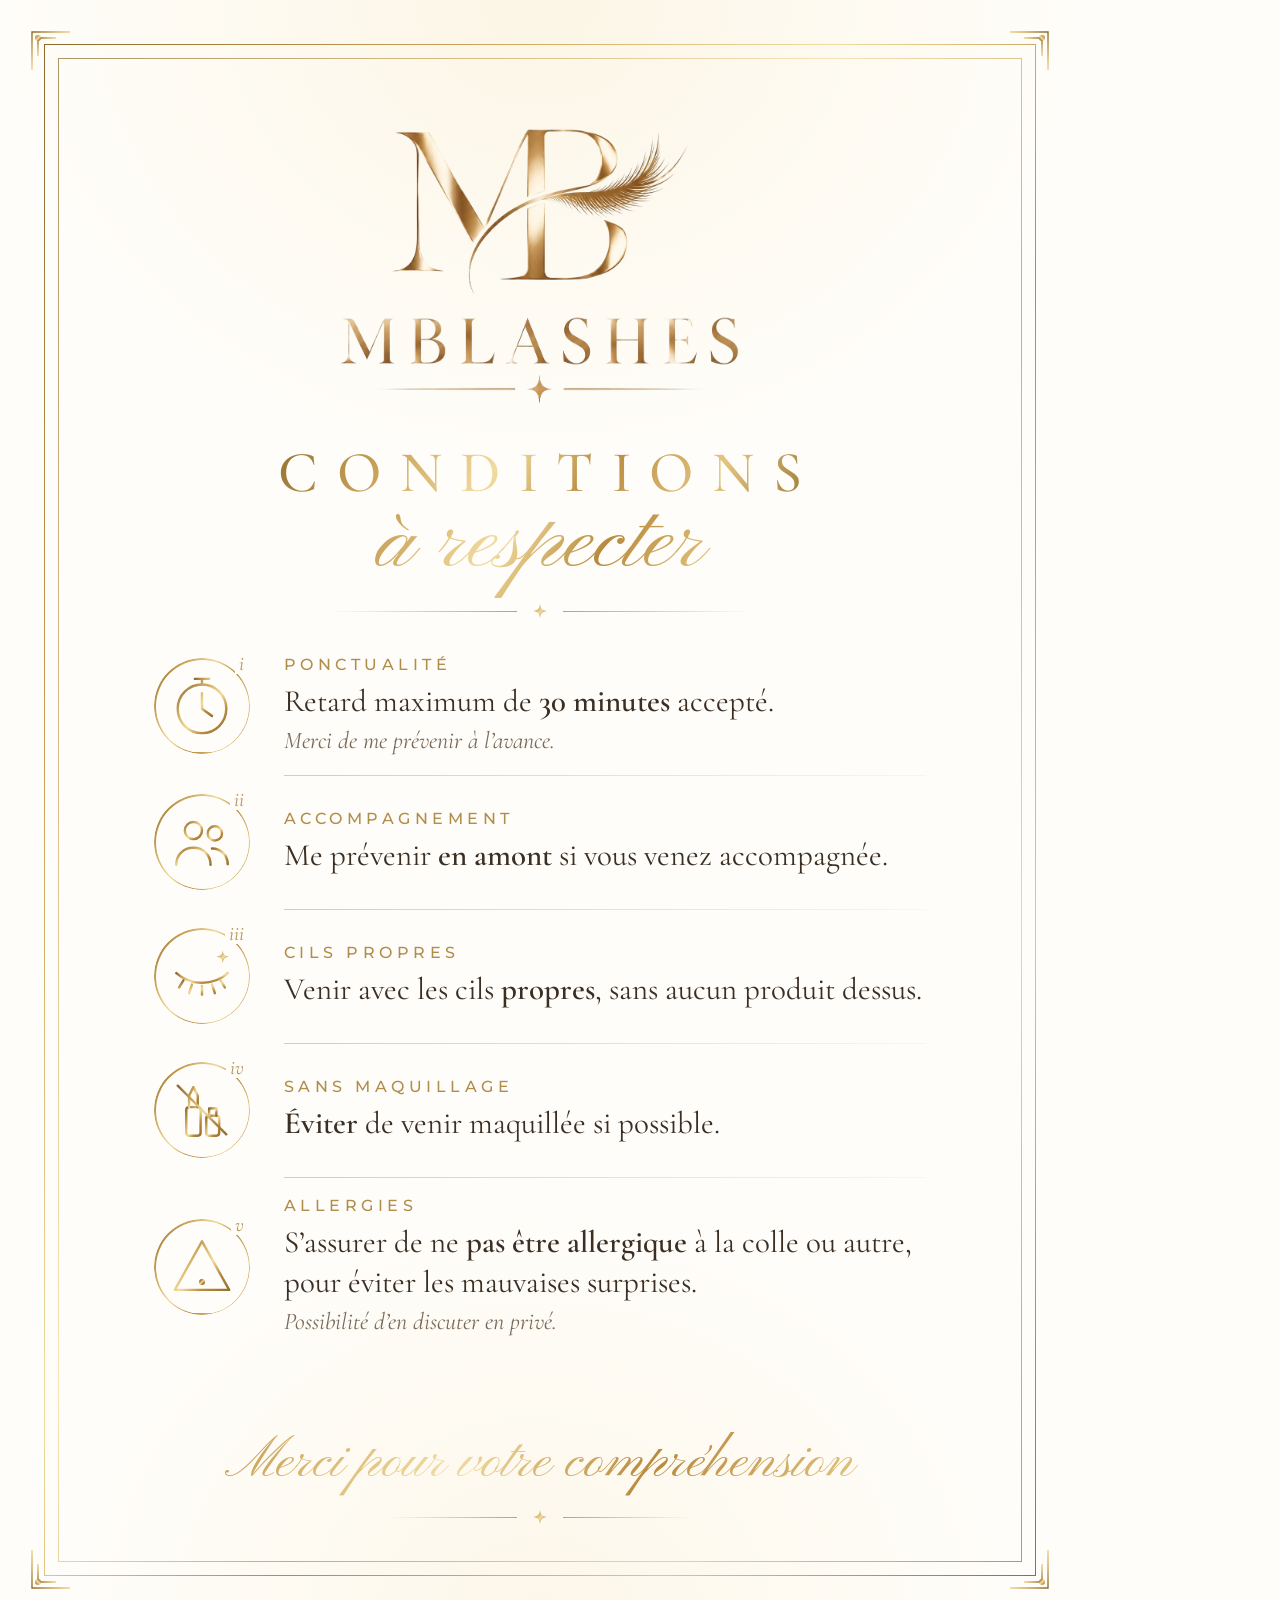
==== affiche/conditions.html @ 1c386620 "Ajoute l'affiche Conditions à respecter (DA blanc et or) Co-Authored-By: Claude Opus 5.5 <noreply@an" ====
<!doctype html>
<html lang="fr">
<head>
<meta charset="utf-8">
<title>MBLashes Conditions</title>
<link href="https://fonts.googleapis.com/css2?family=Cormorant+Garamond:ital,wght@0,400;0,500;0,600;1,400&family=Pinyon+Script&family=Montserrat:wght@300;400;500&display=swap" rel="stylesheet">
<style>
  :root{
    --gold: linear-gradient(120deg,#8c6a2c 0%,#c9a157 22%,#f1dca0 42%,#b88a3e 60%,#e3c681 80%,#94702f 100%);
    --gold-solid:#b08d4a;
    --ink:#3b2f24;
    --muted:#7a6a58;
    --paper:#fffdf9;
  }
  *{box-sizing:border-box;margin:0;padding:0}
  html,body{width:1080px;height:1620px;background:var(--paper)}
  body{font-family:'Cormorant Garamond',serif;color:var(--ink);overflow:hidden}
  .poster{position:relative;width:1080px;height:1620px;
    background:
      radial-gradient(ellipse 70% 40% at 50% 0%, rgba(241,220,160,.22), transparent 70%),
      radial-gradient(ellipse 60% 35% at 50% 100%, rgba(241,220,160,.18), transparent 70%),
      var(--paper);}
  /* frames */
  .frame{position:absolute;inset:44px;border:1.5px solid transparent;
    border-image:var(--gold) 1;}
  .frame.inner{inset:58px;border-width:.75px;opacity:.7}
  .corner{position:absolute;width:64px;height:64px}
  .corner svg{width:100%;height:100%}
  .c1{top:30px;left:30px}.c2{top:30px;right:30px;transform:scaleX(-1)}
  .c3{bottom:30px;left:30px;transform:scaleY(-1)}.c4{bottom:30px;right:30px;transform:scale(-1)}

  .content{position:absolute;inset:58px;padding:70px 96px 0;display:flex;flex-direction:column;align-items:center}
  .logo{width:300px;display:block}
  .wordmark{width:400px;margin-top:22px}

  .title{margin-top:40px;text-align:center;line-height:1}
  .title .caps{font-family:'Cormorant Garamond';font-weight:500;font-size:58px;letter-spacing:.32em;padding-left:.32em;
    background:var(--gold);-webkit-background-clip:text;background-clip:text;color:transparent}
  .title .script{font-family:'Pinyon Script';font-size:92px;margin-top:-4px;
    background:var(--gold);-webkit-background-clip:text;background-clip:text;color:transparent;padding:0 20px 14px}

  .rule{display:flex;align-items:center;gap:16px;width:420px;margin:0 0 18px}
  .rule::before,.rule::after{content:"";flex:1;height:1px;background:linear-gradient(90deg,transparent,#c9a157)}
  .rule::after{background:linear-gradient(90deg,#c9a157,transparent)}
  .star{width:14px;height:14px}

  ol{list-style:none;width:100%}
  li{display:grid;grid-template-columns:96px 1fr;align-items:center;gap:34px;padding:19px 0;position:relative}
  li + li::before{content:"";position:absolute;top:0;left:130px;right:0;height:1px;
    background:linear-gradient(90deg,rgba(201,161,87,.55),rgba(201,161,87,.08))}
  .icon{width:96px;height:96px;border-radius:50%;position:relative;display:grid;place-items:center}
  .icon::before{content:"";position:absolute;inset:0;border-radius:50%;padding:1.5px;background:var(--gold);
    -webkit-mask:linear-gradient(#000 0 0) content-box,linear-gradient(#000 0 0);-webkit-mask-composite:xor;mask-composite:exclude}
  .icon svg{width:60px;height:60px}
  .num{position:absolute;top:-4px;right:2px;line-height:1;background:var(--paper);font-family:'Cormorant Garamond';font-style:italic;
    font-size:20px;color:var(--gold-solid);padding:0 4px}
  .txt h3{font-family:'Montserrat';font-weight:500;font-size:16px;letter-spacing:.28em;text-transform:uppercase;color:var(--gold-solid);margin-bottom:8px}
  .txt p{font-size:31px;line-height:1.28;color:var(--ink)}
  .txt p b{font-weight:600}
  .txt small{display:block;font-style:italic;font-size:24px;color:var(--muted);margin-top:4px}

  .footer{position:absolute;left:0;right:0;bottom:96px;text-align:center}
  .footer .script{font-family:'Pinyon Script';font-size:56px;
    background:var(--gold);-webkit-background-clip:text;background-clip:text;color:transparent;padding:0 10px 8px}
  .footer .rule{margin:4px auto 0;width:300px}
</style>
</head>
<body>
<svg width="0" height="0" style="position:absolute">
  <defs>
    <linearGradient id="g" x1="0" y1="0" x2="1" y2="1">
      <stop offset="0" stop-color="#8c6a2c"/><stop offset=".35" stop-color="#d9b46a"/>
      <stop offset=".55" stop-color="#f1dca0"/><stop offset=".75" stop-color="#b88a3e"/><stop offset="1" stop-color="#94702f"/>
    </linearGradient>
    <symbol id="spark" viewBox="0 0 24 24"><path d="M12 0C12.8 8 16 11.2 24 12C16 12.8 12.8 16 12 24C11.2 16 8 12.8 0 12C8 11.2 11.2 8 12 0Z" fill="url(#g)"/></symbol>
  </defs>
</svg>

<div class="poster">
  <div class="frame"></div><div class="frame inner"></div>
  <!-- corner ornaments -->
  <template id="corner"><svg viewBox="0 0 64 64" fill="none" stroke="url(#g)" stroke-width="1.4"><path d="M2 40V2h38"/><path d="M8 26V8h18"/><circle cx="8" cy="8" r="3" fill="url(#g)" stroke="none"/></svg></template>
  <div class="corner c1"></div><div class="corner c2"></div><div class="corner c3"></div><div class="corner c4"></div>

  <div class="content">
    <img class="logo" src="logo-mb.png" alt="MB">
    <img class="wordmark" src="logo-text.png" alt="MBLashes">

    <div class="title">
      <div class="caps">CONDITIONS</div>
      <div class="script">à respecter</div>
    </div>
    <div class="rule"><svg class="star"><use href="#spark"/></svg></div>

    <ol>
      <li>
        <div class="icon"><span class="num">i</span>
          <svg viewBox="3 3 42 42" fill="none" stroke="url(#g)" stroke-width="1.7" stroke-linecap="round"><circle cx="24" cy="26" r="17"/><path d="M24 15v11l7 5M19 5h10M24 5v4"/></svg></div>
        <div class="txt"><h3>Ponctualité</h3><p>Retard maximum de <b>30 minutes</b> accepté.<small>Merci de me prévenir à l’avance.</small></p></div>
      </li>
      <li>
        <div class="icon"><span class="num">ii</span>
          <svg viewBox="3 3 42 42" fill="none" stroke="url(#g)" stroke-width="1.7" stroke-linecap="round"><circle cx="18" cy="16" r="6"/><path d="M6 40c0-7 5-12 12-12s12 5 12 12"/><circle cx="33" cy="18" r="5"/><path d="M31 28.5c6 0 11 4.5 11 11"/></svg></div>
        <div class="txt"><h3>Accompagnement</h3><p>Me prévenir <b>en amont</b> si vous venez accompagnée.</p></div>
      </li>
      <li>
        <div class="icon"><span class="num">iii</span>
          <svg viewBox="3 3 42 42" fill="none" stroke="url(#g)" stroke-width="1.7" stroke-linecap="round"><path d="M6 22c10 9 26 9 36 0"/><path d="M11 27l-3 5M17 30l-2 6M24 31v6M31 30l2 6M37 27l3 5"/><use href="#spark" x="34" y="6" width="9" height="9" stroke="none"/></svg></div>
        <div class="txt"><h3>Cils propres</h3><p>Venir avec les cils <b>propres</b>, sans aucun produit dessus.</p></div>
      </li>
      <li>
        <div class="icon"><span class="num">iv</span>
          <svg viewBox="3 3 42 42" fill="none" stroke="url(#g)" stroke-width="1.7" stroke-linecap="round" stroke-linejoin="round"><rect x="13" y="22" width="10" height="20" rx="2"/><path d="M15 22v-8l3-6 3 6v8"/><rect x="27" y="28" width="9" height="14" rx="2"/><path d="M29 28v-5h5v5"/><path d="M7 7l34 34"/></svg></div>
        <div class="txt"><h3>Sans maquillage</h3><p><b>Éviter</b> de venir maquillée si possible.</p></div>
      </li>
      <li>
        <div class="icon"><span class="num">v</span>
          <svg viewBox="3 3 42 42" fill="none" stroke="url(#g)" stroke-width="1.7" stroke-linecap="round" stroke-linejoin="round"><path d="M24 6l19 34H5z"/><path d="M24 19v10"/><circle cx="24" cy="34.5" r="1.2" fill="url(#g)"/></svg></div>
        <div class="txt"><h3>Allergies</h3><p>S’assurer de ne <b>pas être allergique</b> à la colle ou autre, pour éviter les mauvaises surprises.<small>Possibilité d’en discuter en privé.</small></p></div>
      </li>
    </ol>
  </div>

  <div class="footer">
    <div class="script">Merci pour votre compréhension</div>
    <div class="rule"><svg class="star"><use href="#spark"/></svg></div>
  </div>
</div>
<script>
  const t=document.getElementById('corner');
  document.querySelectorAll('.corner').forEach(c=>c.appendChild(t.content.cloneNode(true)));
</script>
</body>
</html>
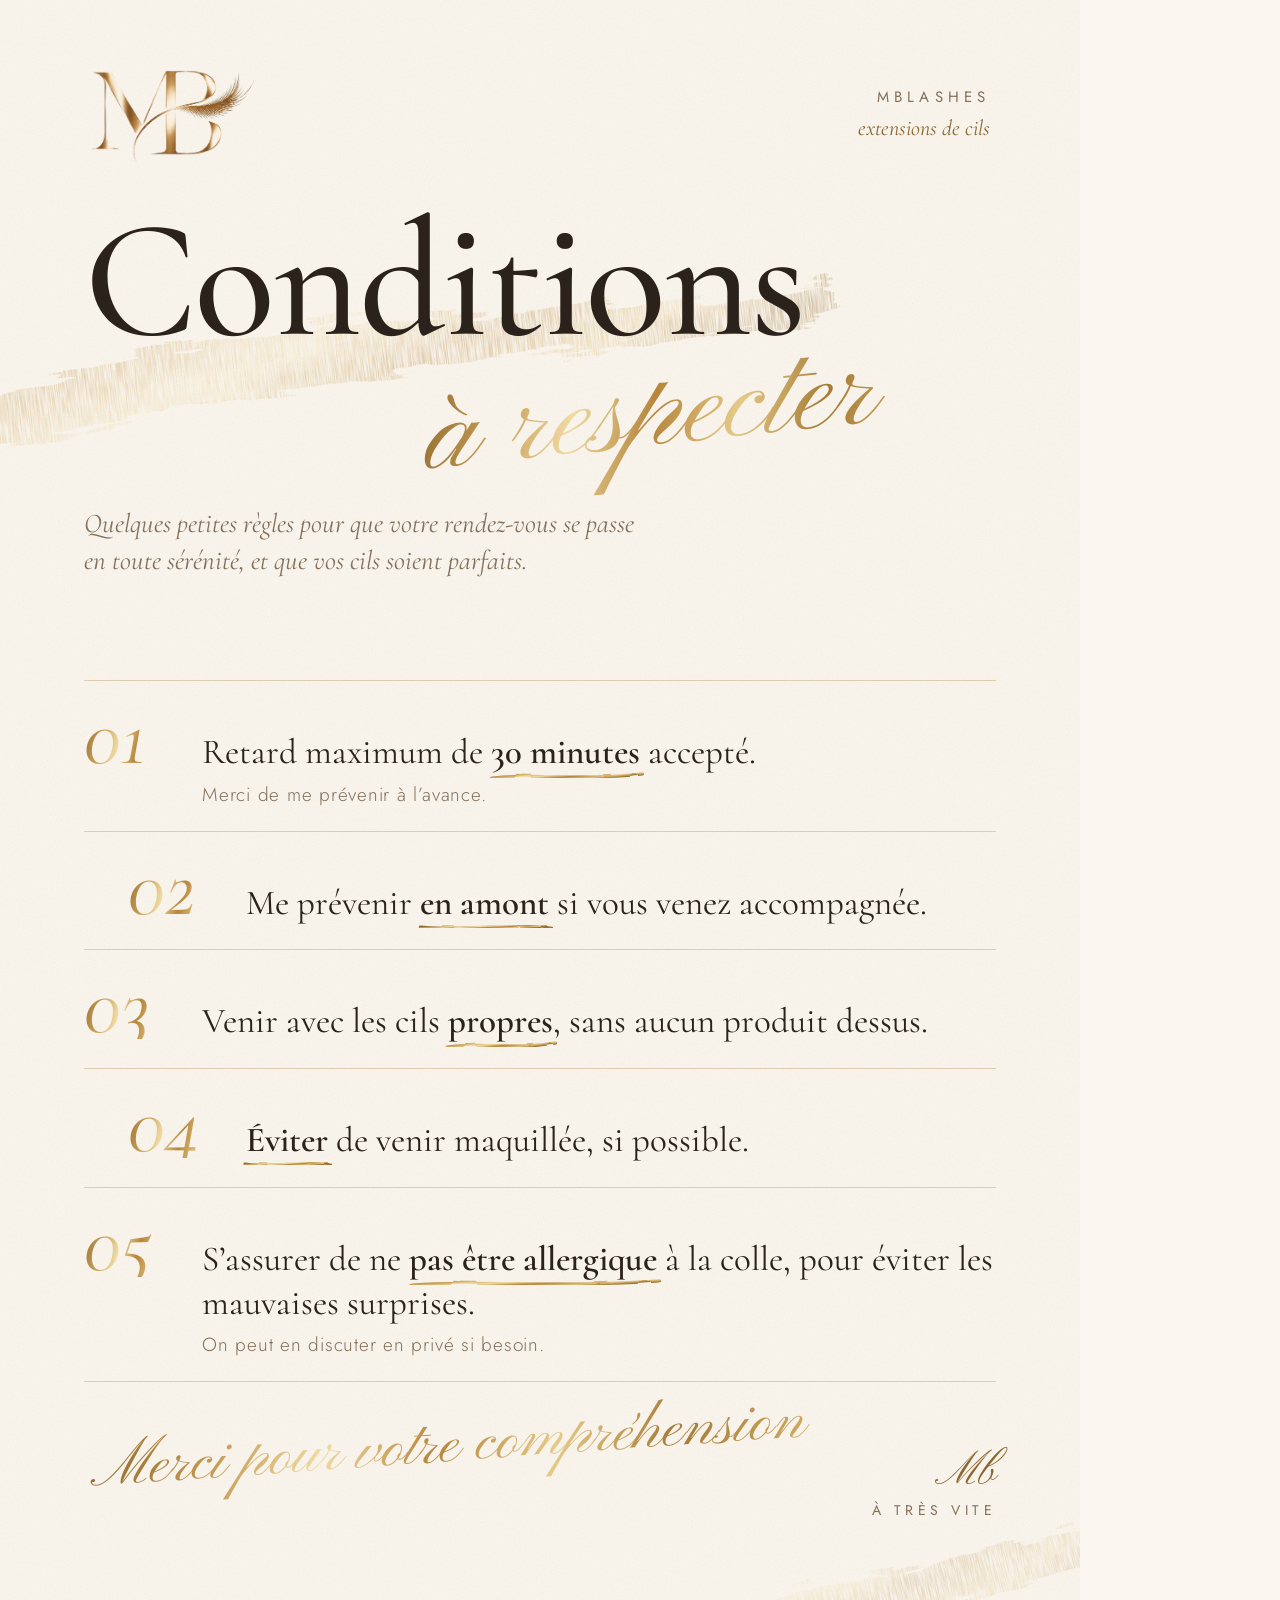
==== commit 72314353: "Affiche conditions : DA éditoriale plus naturelle et dynamique Co-Authored-By: Claude Opus 5.5 <nore" ====
--- a/affiche/conditions.html
+++ b/affiche/conditions.html
@@ -3,132 +3,108 @@
 <head>
 <meta charset="utf-8">
 <title>MBLashes Conditions</title>
-<link href="https://fonts.googleapis.com/css2?family=Cormorant+Garamond:ital,wght@0,400;0,500;0,600;1,400&family=Pinyon+Script&family=Montserrat:wght@300;400;500&display=swap" rel="stylesheet">
+<link href="https://fonts.googleapis.com/css2?family=Cormorant:ital,wght@0,400;0,500;0,600;1,400;1,500&family=Pinyon+Script&family=Jost:wght@300;400;500&display=swap" rel="stylesheet">
 <style>
   :root{
-    --gold: linear-gradient(120deg,#8c6a2c 0%,#c9a157 22%,#f1dca0 42%,#b88a3e 60%,#e3c681 80%,#94702f 100%);
-    --gold-solid:#b08d4a;
-    --ink:#3b2f24;
-    --muted:#7a6a58;
-    --paper:#fffdf9;
+    --ink:#2b221b; --muted:#85725d; --paper:#fbf7f0; --gold:#b48a45; --gold-d:#8d6930;
+    --foil: linear-gradient(105deg,#8a652a 0%,#c69a52 18%,#f3dfa6 33%,#b9883d 48%,#e9cd8a 64%,#a77c35 80%,#d8b66f 100%);
   }
   *{box-sizing:border-box;margin:0;padding:0}
   html,body{width:1080px;height:1620px;background:var(--paper)}
-  body{font-family:'Cormorant Garamond',serif;color:var(--ink);overflow:hidden}
-  .poster{position:relative;width:1080px;height:1620px;
-    background:
-      radial-gradient(ellipse 70% 40% at 50% 0%, rgba(241,220,160,.22), transparent 70%),
-      radial-gradient(ellipse 60% 35% at 50% 100%, rgba(241,220,160,.18), transparent 70%),
-      var(--paper);}
-  /* frames */
-  .frame{position:absolute;inset:44px;border:1.5px solid transparent;
-    border-image:var(--gold) 1;}
-  .frame.inner{inset:58px;border-width:.75px;opacity:.7}
-  .corner{position:absolute;width:64px;height:64px}
-  .corner svg{width:100%;height:100%}
-  .c1{top:30px;left:30px}.c2{top:30px;right:30px;transform:scaleX(-1)}
-  .c3{bottom:30px;left:30px;transform:scaleY(-1)}.c4{bottom:30px;right:30px;transform:scale(-1)}
+  body{font-family:'Cormorant',serif;color:var(--ink);overflow:hidden}
+  .poster{position:relative;width:1080px;height:1620px;overflow:hidden;background:var(--paper)}
+  .grain{position:absolute;inset:0;pointer-events:none;mix-blend-mode:multiply;opacity:.55;z-index:20}
+  .foil{background:var(--foil);-webkit-background-clip:text;background-clip:text;color:transparent}
 
-  .content{position:absolute;inset:58px;padding:70px 96px 0;display:flex;flex-direction:column;align-items:center}
-  .logo{width:300px;display:block}
-  .wordmark{width:400px;margin-top:22px}
+  .brush{position:absolute;pointer-events:none}
+  .b1{top:250px;left:-120px;width:1000px;transform:rotate(-7deg);opacity:.9}
+  .b2{bottom:-60px;right:-140px;width:760px;transform:rotate(-14deg);opacity:.55}
 
-  .title{margin-top:40px;text-align:center;line-height:1}
-  .title .caps{font-family:'Cormorant Garamond';font-weight:500;font-size:58px;letter-spacing:.32em;padding-left:.32em;
-    background:var(--gold);-webkit-background-clip:text;background-clip:text;color:transparent}
-  .title .script{font-family:'Pinyon Script';font-size:92px;margin-top:-4px;
-    background:var(--gold);-webkit-background-clip:text;background-clip:text;color:transparent;padding:0 20px 14px}
+  header{position:absolute;top:70px;left:90px;right:90px;display:flex;align-items:center;justify-content:space-between;z-index:5}
+  header img{height:92px}
+  header .tag{font-family:'Jost';font-weight:400;font-size:15px;letter-spacing:.34em;color:var(--muted);text-align:right;line-height:1.7}
+  header .tag i{font-family:'Cormorant';font-style:italic;letter-spacing:0;font-size:22px;color:var(--gold-d)}
 
-  .rule{display:flex;align-items:center;gap:16px;width:420px;margin:0 0 18px}
-  .rule::before,.rule::after{content:"";flex:1;height:1px;background:linear-gradient(90deg,transparent,#c9a157)}
-  .rule::after{background:linear-gradient(90deg,#c9a157,transparent)}
-  .star{width:14px;height:14px}
+  .hero{position:absolute;top:205px;left:84px;z-index:5}
+  .hero .big{font-family:'Cormorant';font-weight:500;font-size:168px;line-height:.9;letter-spacing:-.01em;color:var(--ink)}
+  .hero .script{position:absolute;left:330px;top:128px;font-family:'Pinyon Script';font-size:128px;white-space:nowrap;
+    transform:rotate(-6deg);padding:0 30px 30px 10px}
+  .hero .lead{margin-top:150px;max-width:560px;font-size:27px;font-style:italic;color:var(--muted);line-height:1.35}
 
-  ol{list-style:none;width:100%}
-  li{display:grid;grid-template-columns:96px 1fr;align-items:center;gap:34px;padding:19px 0;position:relative}
-  li + li::before{content:"";position:absolute;top:0;left:130px;right:0;height:1px;
-    background:linear-gradient(90deg,rgba(201,161,87,.55),rgba(201,161,87,.08))}
-  .icon{width:96px;height:96px;border-radius:50%;position:relative;display:grid;place-items:center}
-  .icon::before{content:"";position:absolute;inset:0;border-radius:50%;padding:1.5px;background:var(--gold);
-    -webkit-mask:linear-gradient(#000 0 0) content-box,linear-gradient(#000 0 0);-webkit-mask-composite:xor;mask-composite:exclude}
-  .icon svg{width:60px;height:60px}
-  .num{position:absolute;top:-4px;right:2px;line-height:1;background:var(--paper);font-family:'Cormorant Garamond';font-style:italic;
-    font-size:20px;color:var(--gold-solid);padding:0 4px}
-  .txt h3{font-family:'Montserrat';font-weight:500;font-size:16px;letter-spacing:.28em;text-transform:uppercase;color:var(--gold-solid);margin-bottom:8px}
-  .txt p{font-size:31px;line-height:1.28;color:var(--ink)}
-  .txt p b{font-weight:600}
-  .txt small{display:block;font-style:italic;font-size:24px;color:var(--muted);margin-top:4px}
+  ol{position:absolute;top:680px;left:84px;right:84px;list-style:none;z-index:5}
+  li{display:grid;grid-template-columns:118px 1fr;align-items:baseline;padding:22px 0 24px;border-top:1px solid rgba(180,138,69,.35)}
+  li:last-child{border-bottom:1px solid rgba(180,138,69,.35)}
+  .n{font-family:'Cormorant';font-style:italic;font-weight:400;font-size:84px;line-height:.8}
+  .t{font-size:35px;line-height:1.25}
+  .t b{font-weight:600;position:relative;white-space:nowrap}
+  .t b svg{position:absolute;left:-4px;bottom:-9px;width:calc(100% + 8px);height:14px;overflow:visible}
+  .t small{display:block;font-family:'Jost';font-weight:300;font-size:19px;letter-spacing:.04em;color:var(--muted);margin-top:8px}
+  li:nth-child(even){padding-left:44px}
 
-  .footer{position:absolute;left:0;right:0;bottom:96px;text-align:center}
-  .footer .script{font-family:'Pinyon Script';font-size:56px;
-    background:var(--gold);-webkit-background-clip:text;background-clip:text;color:transparent;padding:0 10px 8px}
-  .footer .rule{margin:4px auto 0;width:300px}
+  footer{position:absolute;left:84px;right:84px;bottom:96px;display:flex;align-items:flex-end;justify-content:space-between;z-index:5}
+  footer .merci{font-family:'Pinyon Script';font-size:64px;white-space:nowrap;line-height:1;transform:rotate(-4deg);transform-origin:left bottom;padding:0 10px 20px}
+  footer .sig{text-align:right;white-space:nowrap;font-family:'Jost';font-size:14px;letter-spacing:.32em;color:var(--muted);line-height:2}
+  footer .sig span{font-family:'Pinyon Script';letter-spacing:0;font-size:46px;color:var(--gold-d);display:block;line-height:1}
 </style>
 </head>
 <body>
 <svg width="0" height="0" style="position:absolute">
   <defs>
-    <linearGradient id="g" x1="0" y1="0" x2="1" y2="1">
-      <stop offset="0" stop-color="#8c6a2c"/><stop offset=".35" stop-color="#d9b46a"/>
-      <stop offset=".55" stop-color="#f1dca0"/><stop offset=".75" stop-color="#b88a3e"/><stop offset="1" stop-color="#94702f"/>
+    <linearGradient id="g" x1="0" y1="0" x2="1" y2=".3">
+      <stop offset="0" stop-color="#8a652a"/><stop offset=".25" stop-color="#d1a65c"/><stop offset=".45" stop-color="#f3dfa6"/>
+      <stop offset=".65" stop-color="#b9883d"/><stop offset=".85" stop-color="#e2c27c"/><stop offset="1" stop-color="#9c7433"/>
     </linearGradient>
-    <symbol id="spark" viewBox="0 0 24 24"><path d="M12 0C12.8 8 16 11.2 24 12C16 12.8 12.8 16 12 24C11.2 16 8 12.8 0 12C8 11.2 11.2 8 12 0Z" fill="url(#g)"/></symbol>
+    <filter id="rough" x="-10%" y="-30%" width="120%" height="160%">
+      <feTurbulence type="fractalNoise" baseFrequency=".012 .09" numOctaves="4" seed="7" result="n"/>
+      <feDisplacementMap in="SourceGraphic" in2="n" scale="38" xChannelSelector="R" yChannelSelector="G" result="d"/>
+      <feTurbulence type="fractalNoise" baseFrequency=".9 .04" numOctaves="2" seed="3" result="s"/>
+      <feColorMatrix in="s" type="matrix" values="0 0 0 0 0  0 0 0 0 0  0 0 0 0 0  0 0 0 -2.2 1.55" result="streaks"/>
+      <feComposite in="d" in2="streaks" operator="in"/>
+    </filter>
+    <filter id="pencil"><feTurbulence baseFrequency=".05" numOctaves="2" seed="2"/><feDisplacementMap in="SourceGraphic" scale="3"/></filter>
+    <symbol id="u1" viewBox="0 0 100 14" preserveAspectRatio="none"><path filter="url(#pencil)" d="M2 9 C 30 4, 60 12, 98 5" stroke="url(#g)" stroke-width="3" fill="none" stroke-linecap="round"/></symbol>
+    <symbol id="u2" viewBox="0 0 100 14" preserveAspectRatio="none"><path filter="url(#pencil)" d="M2 7 C 35 11, 65 3, 98 8" stroke="url(#g)" stroke-width="3" fill="none" stroke-linecap="round"/></symbol>
   </defs>
 </svg>
 
 <div class="poster">
-  <div class="frame"></div><div class="frame inner"></div>
-  <!-- corner ornaments -->
-  <template id="corner"><svg viewBox="0 0 64 64" fill="none" stroke="url(#g)" stroke-width="1.4"><path d="M2 40V2h38"/><path d="M8 26V8h18"/><circle cx="8" cy="8" r="3" fill="url(#g)" stroke="none"/></svg></template>
-  <div class="corner c1"></div><div class="corner c2"></div><div class="corner c3"></div><div class="corner c4"></div>
+  <svg class="grain" width="1080" height="1620"><filter id="gr"><feTurbulence type="fractalNoise" baseFrequency=".85" numOctaves="3" stitchTiles="stitch"/><feColorMatrix values="0 0 0 0 .55  0 0 0 0 .47  0 0 0 0 .36  0 0 0 .22 0"/></filter><rect width="100%" height="100%" filter="url(#gr)"/></svg>
 
-  <div class="content">
-    <img class="logo" src="logo-mb.png" alt="MB">
-    <img class="wordmark" src="logo-text.png" alt="MBLashes">
+  <svg class="brush b1" viewBox="0 0 1000 200"><path filter="url(#rough)" fill="url(#g)" opacity=".42"
+    d="M40 120 C 200 70, 420 60, 640 78 S 900 96, 960 88 C 970 112, 940 130, 900 128 C 700 120, 420 118, 230 140 C 140 150, 60 158, 40 120Z"/></svg>
+  <svg class="brush b2" viewBox="0 0 1000 200"><path filter="url(#rough)" fill="url(#g)" opacity=".5"
+    d="M30 110 C 250 60, 520 70, 760 80 S 960 92, 980 100 C 975 128, 900 140, 820 134 C 600 124, 380 130, 180 150 C 90 158, 40 140, 30 110Z"/></svg>
 
-    <div class="title">
-      <div class="caps">CONDITIONS</div>
-      <div class="script">à respecter</div>
-    </div>
-    <div class="rule"><svg class="star"><use href="#spark"/></svg></div>
+  <header>
+    <img src="logo-mb.png" alt="MB">
+    <div class="tag">MBLASHES<br><i>extensions de cils</i></div>
+  </header>
 
-    <ol>
-      <li>
-        <div class="icon"><span class="num">i</span>
-          <svg viewBox="3 3 42 42" fill="none" stroke="url(#g)" stroke-width="1.7" stroke-linecap="round"><circle cx="24" cy="26" r="17"/><path d="M24 15v11l7 5M19 5h10M24 5v4"/></svg></div>
-        <div class="txt"><h3>Ponctualité</h3><p>Retard maximum de <b>30 minutes</b> accepté.<small>Merci de me prévenir à l’avance.</small></p></div>
-      </li>
-      <li>
-        <div class="icon"><span class="num">ii</span>
-          <svg viewBox="3 3 42 42" fill="none" stroke="url(#g)" stroke-width="1.7" stroke-linecap="round"><circle cx="18" cy="16" r="6"/><path d="M6 40c0-7 5-12 12-12s12 5 12 12"/><circle cx="33" cy="18" r="5"/><path d="M31 28.5c6 0 11 4.5 11 11"/></svg></div>
-        <div class="txt"><h3>Accompagnement</h3><p>Me prévenir <b>en amont</b> si vous venez accompagnée.</p></div>
-      </li>
-      <li>
-        <div class="icon"><span class="num">iii</span>
-          <svg viewBox="3 3 42 42" fill="none" stroke="url(#g)" stroke-width="1.7" stroke-linecap="round"><path d="M6 22c10 9 26 9 36 0"/><path d="M11 27l-3 5M17 30l-2 6M24 31v6M31 30l2 6M37 27l3 5"/><use href="#spark" x="34" y="6" width="9" height="9" stroke="none"/></svg></div>
-        <div class="txt"><h3>Cils propres</h3><p>Venir avec les cils <b>propres</b>, sans aucun produit dessus.</p></div>
-      </li>
-      <li>
-        <div class="icon"><span class="num">iv</span>
-          <svg viewBox="3 3 42 42" fill="none" stroke="url(#g)" stroke-width="1.7" stroke-linecap="round" stroke-linejoin="round"><rect x="13" y="22" width="10" height="20" rx="2"/><path d="M15 22v-8l3-6 3 6v8"/><rect x="27" y="28" width="9" height="14" rx="2"/><path d="M29 28v-5h5v5"/><path d="M7 7l34 34"/></svg></div>
-        <div class="txt"><h3>Sans maquillage</h3><p><b>Éviter</b> de venir maquillée si possible.</p></div>
-      </li>
-      <li>
-        <div class="icon"><span class="num">v</span>
-          <svg viewBox="3 3 42 42" fill="none" stroke="url(#g)" stroke-width="1.7" stroke-linecap="round" stroke-linejoin="round"><path d="M24 6l19 34H5z"/><path d="M24 19v10"/><circle cx="24" cy="34.5" r="1.2" fill="url(#g)"/></svg></div>
-        <div class="txt"><h3>Allergies</h3><p>S’assurer de ne <b>pas être allergique</b> à la colle ou autre, pour éviter les mauvaises surprises.<small>Possibilité d’en discuter en privé.</small></p></div>
-      </li>
-    </ol>
-  </div>
+  <section class="hero">
+    <div class="big">Conditions</div>
+    <div class="script foil">à respecter</div>
+    <p class="lead">Quelques petites règles pour que votre rendez-vous se passe en toute sérénité, et que vos cils soient parfaits.</p>
+  </section>
 
-  <div class="footer">
-    <div class="script">Merci pour votre compréhension</div>
-    <div class="rule"><svg class="star"><use href="#spark"/></svg></div>
-  </div>
+  <ol>
+    <li><span class="n foil">01</span>
+      <p class="t">Retard maximum de <b>30 minutes<svg><use href="#u1"/></svg></b> accepté.
+      <small>Merci de me prévenir à l’avance.</small></p></li>
+    <li><span class="n foil">02</span>
+      <p class="t">Me prévenir <b>en amont<svg><use href="#u2"/></svg></b> si vous venez accompagnée.</p></li>
+    <li><span class="n foil">03</span>
+      <p class="t">Venir avec les cils <b>propres<svg><use href="#u1"/></svg></b>, sans aucun produit dessus.</p></li>
+    <li><span class="n foil">04</span>
+      <p class="t"><b>Éviter<svg><use href="#u2"/></svg></b> de venir maquillée, si possible.</p></li>
+    <li><span class="n foil">05</span>
+      <p class="t">S’assurer de ne <b>pas être allergique<svg><use href="#u1"/></svg></b> à la colle, pour éviter les mauvaises surprises.
+      <small>On peut en discuter en privé si besoin.</small></p></li>
+  </ol>
+
+  <footer>
+    <div class="merci foil">Merci pour votre compréhension</div>
+    <div class="sig"><span>Mb</span>À TRÈS VITE</div>
+  </footer>
 </div>
-<script>
-  const t=document.getElementById('corner');
-  document.querySelectorAll('.corner').forEach(c=>c.appendChild(t.content.cloneNode(true)));
-</script>
 </body>
 </html>
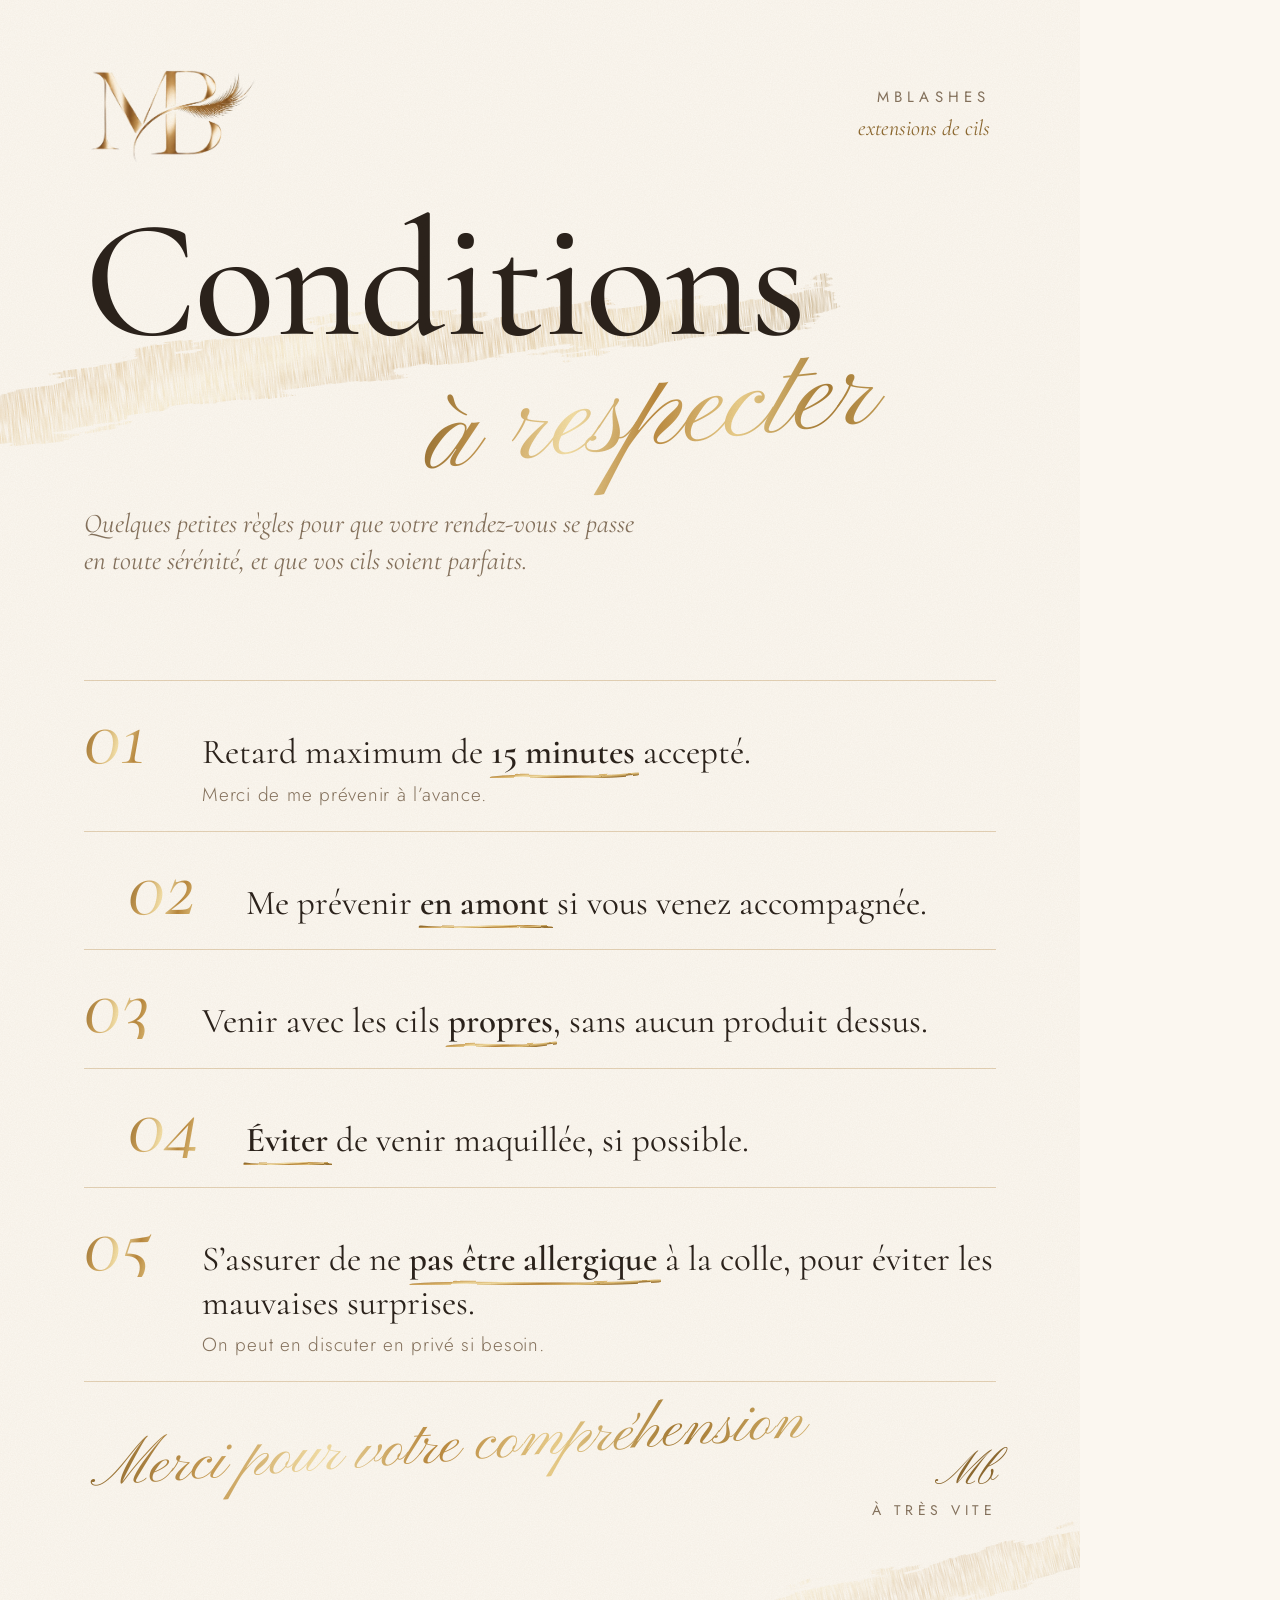
==== commit 500b5c51: "Affiche conditions : retard 15 min + nouvelle version en arche Co-Authored-By: Claude Opus 5.5 <nore" ====
--- a/affiche/conditions.html
+++ b/affiche/conditions.html
@@ -88,7 +88,7 @@
 
   <ol>
     <li><span class="n foil">01</span>
-      <p class="t">Retard maximum de <b>30 minutes<svg><use href="#u1"/></svg></b> accepté.
+      <p class="t">Retard maximum de <b>15 minutes<svg><use href="#u1"/></svg></b> accepté.
       <small>Merci de me prévenir à l’avance.</small></p></li>
     <li><span class="n foil">02</span>
       <p class="t">Me prévenir <b>en amont<svg><use href="#u2"/></svg></b> si vous venez accompagnée.</p></li>
